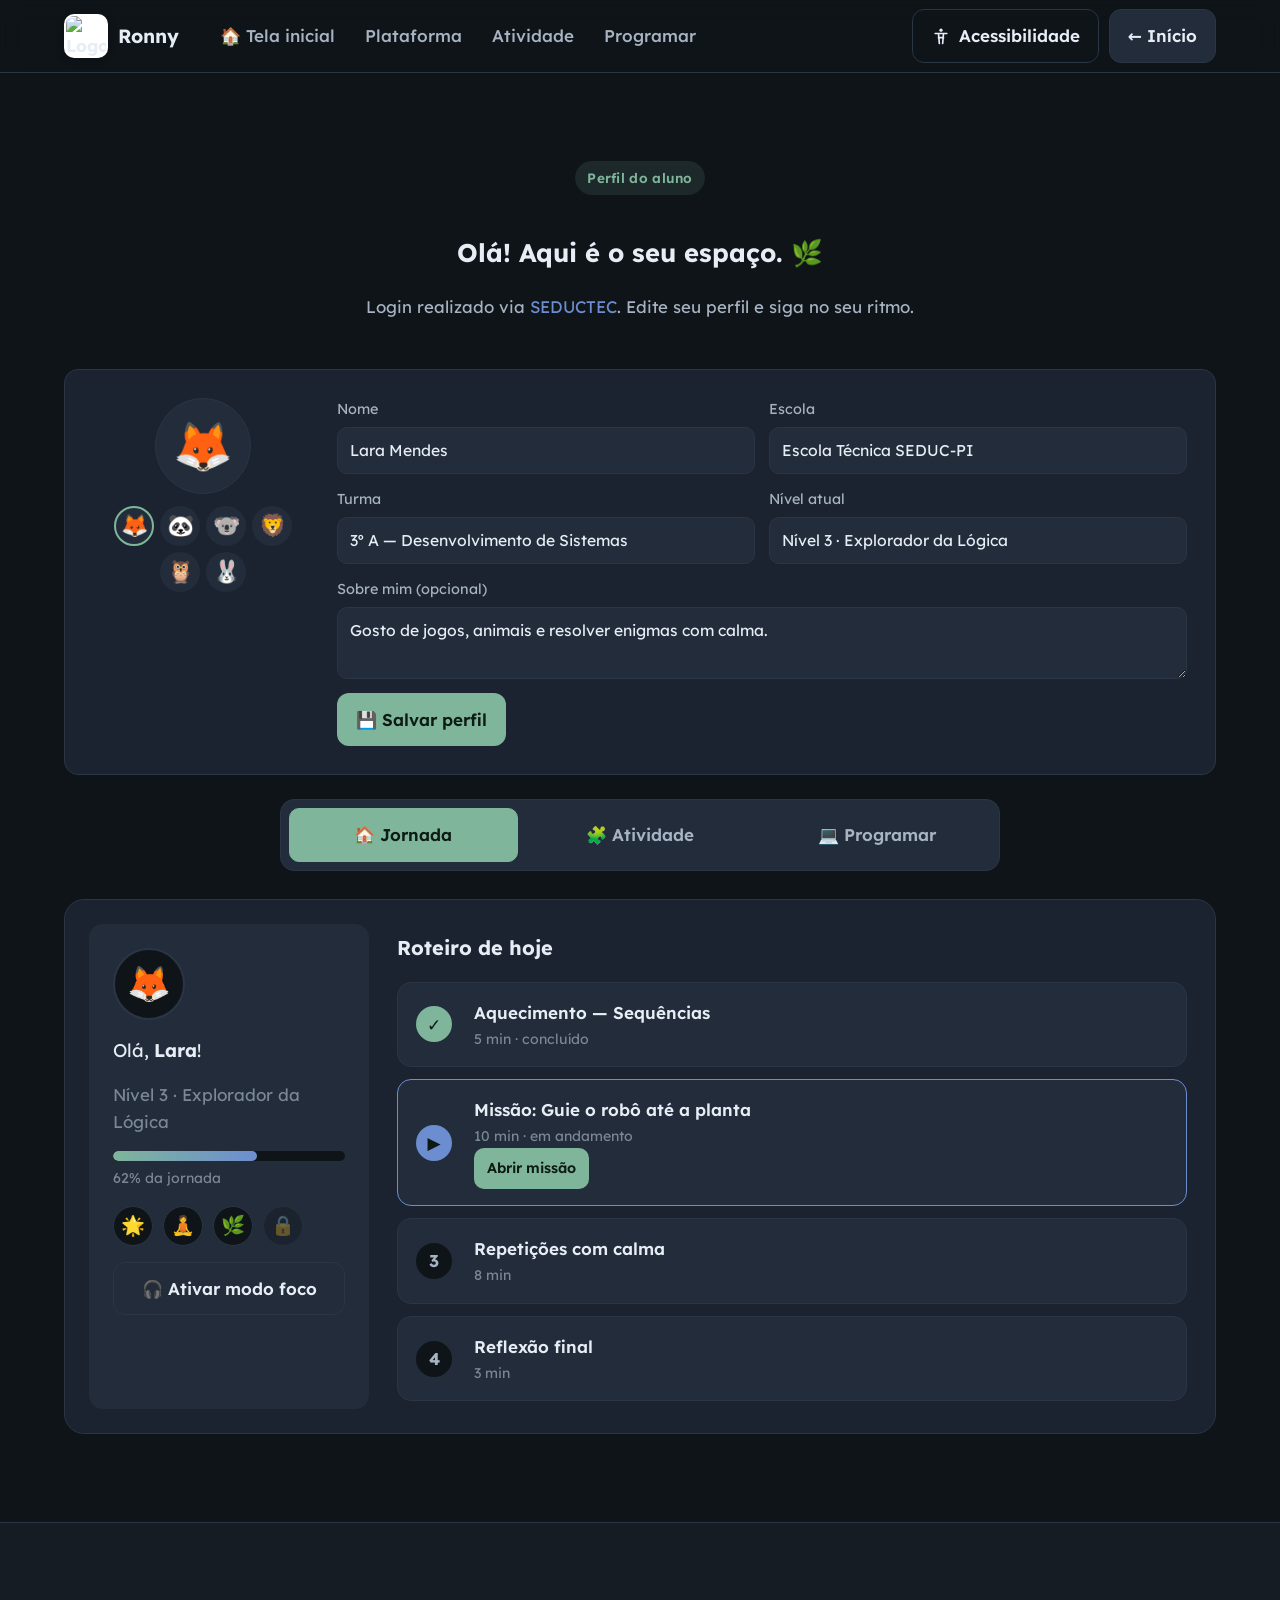
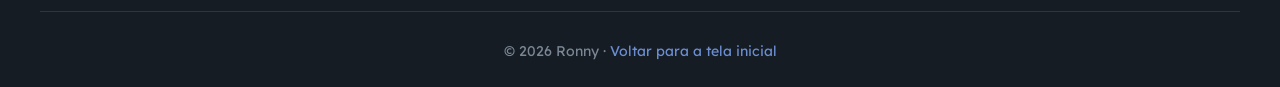
==== aluno.html @ ab3b0b0f "Primeiro commit  Adicionando estrutura de pastas e arquivos" ====
<!DOCTYPE html>
<html lang="pt-BR">
<head>
  <meta charset="UTF-8" />
  <meta name="viewport" content="width=device-width, initial-scale=1.0" />
  <meta name="description" content="Perfil do aluno no Ronny — plataforma, atividades e ambiente de programação em blocos." />
  <meta name="theme-color" content="#0f1419" />
  <title>Perfil do aluno</title>
  <link rel="preconnect" href="https://fonts.googleapis.com" />
  <link rel="preconnect" href="https://fonts.gstatic.com" crossorigin />
  <link href="https://fonts.googleapis.com/css2?family=Atkinson+Hyperlegible:wght@400;700&family=Lexend:wght@400;500;600;700&display=swap" rel="stylesheet" />
  <link rel="icon" href="/Ronny-Capa.png" type="image/png" />
  <link rel="stylesheet" href="styles.css" />
  <script src="https://unpkg.com/blockly/blockly.min.js"></script>
  <script src="https://unpkg.com/blockly/msg/pt-br.js"></script>
</head>

<body data-theme="dark" data-font="md" data-motion="on">

  <a href="#conteudo" class="skip-link">Pular para o conteúdo</a>

  <header class="topbar" role="banner">
    <div class="container topbar-inner">
      <a href="index.html" class="brand" aria-label="Voltar para a página inicial do Ronny">
        <img src="/ronny-logo.jpeg" alt="Logo Projeto Ronny" class="brand-logo" width="44" height="44" />
        <span class="brand-text">Ronny</span>
      </a>

      <nav class="nav" aria-label="Navegação principal">
        <a href="index.html">🏠 Tela inicial</a>
        <a href="#aluno-plataforma">Plataforma</a>
        <a href="#aluno-atividade">Atividade</a>
        <a href="#aluno-programar">Programar</a>
      </nav>

      <div class="topbar-actions">
        <button class="btn btn-ghost" id="openA11y" aria-label="Abrir painel de acessibilidade" aria-haspopup="dialog">
          <svg viewBox="0 0 24 24" width="20" height="20" aria-hidden="true"><circle cx="12" cy="5" r="2" fill="currentColor"/><path d="M5 9h14M9 9l1 12M15 9l-1 12M9 14h6" stroke="currentColor" stroke-width="2" fill="none" stroke-linecap="round"/></svg>
          <span>Acessibilidade</span>
        </button>
        <a href="index.html" class="btn btn-soft">← Início</a>
      </div>

      <button class="menu-toggle" id="menuToggle" aria-label="Abrir menu" aria-expanded="false">
        <span></span><span></span><span></span>
      </button>
    </div>
  </header>

  <main id="conteudo">
    <section class="section" id="perfilAluno">
      <div class="container">
        <header class="section-head">
          <span class="eyebrow">Perfil do aluno</span>
          <h1>Olá! Aqui é o seu espaço. 🌿</h1>
          <p class="muted">Login realizado via <a href="https://seductec.seduc.pi.gov.br/login/index.php?loginredirect=1" target="_blank" rel="noopener">SEDUCTEC</a>. Edite seu perfil e siga no seu ritmo.</p>
        </header>

        <!-- ===== Perfil editável (único aluno) ===== -->
        <div class="panel profile-edit">
          <div class="profile-avatar-area">
            <div class="avatar avatar-lg" id="profAvatar">🦊</div>
            <div class="avatar-pick-row" role="radiogroup" aria-label="Escolher avatar">
              <button class="avatar-chip" data-emoji="🦊" aria-checked="true">🦊</button>
              <button class="avatar-chip" data-emoji="🐼" aria-checked="false">🐼</button>
              <button class="avatar-chip" data-emoji="🐨" aria-checked="false">🐨</button>
              <button class="avatar-chip" data-emoji="🦁" aria-checked="false">🦁</button>
              <button class="avatar-chip" data-emoji="🦉" aria-checked="false">🦉</button>
              <button class="avatar-chip" data-emoji="🐰" aria-checked="false">🐰</button>
            </div>
          </div>

          <form class="profile-form" id="profileForm" autocomplete="off">
            <label class="field">
              <span>Nome</span>
              <input type="text" id="fNome" value="Lara Mendes" />
            </label>
            <label class="field">
              <span>Escola</span>
              <input type="text" id="fEscola" value="Escola Técnica SEDUC-PI" />
            </label>
            <label class="field">
              <span>Turma</span>
              <input type="text" id="fTurma" value="3º A — Desenvolvimento de Sistemas" />
            </label>
            <label class="field">
              <span>Nível atual</span>
              <input type="text" id="fNivel" value="Nível 3 · Explorador da Lógica" />
            </label>
            <label class="field field-full">
              <span>Sobre mim (opcional)</span>
              <textarea id="fBio" rows="2" placeholder="Conte algo que você gosta...">Gosto de jogos, animais e resolver enigmas com calma.</textarea>
            </label>
            <div class="profile-actions">
              <button type="submit" class="btn btn-primary">💾 Salvar perfil</button>
              <span class="muted small" id="profileSaved" aria-live="polite"></span>
            </div>
          </form>
        </div>

        <div class="tabs" role="tablist" aria-label="Áreas do aluno" style="margin-top:24px">
          <button class="tab" role="tab" aria-selected="true" data-tab="aluno-plataforma">🏠 Jornada</button>
          <button class="tab" role="tab" aria-selected="false" data-tab="aluno-atividade">🧩 Atividade</button>
          <button class="tab" role="tab" aria-selected="false" data-tab="aluno-programar">💻 Programar</button>
        </div>

        <!-- Plataforma -->
        <div class="tab-panel" id="aluno-plataforma" role="tabpanel">
          <div class="dashboard">
            <aside class="dash-side" aria-label="Resumo do aluno">
              <div class="avatar" id="sideAvatar">🦊</div>
              <p class="hi">Olá, <strong id="alunoNome">Lara</strong>!</p>
              <p class="muted" id="sideNivel">Nível 3 · Explorador da Lógica</p>

              <div class="progress" aria-label="Progresso geral">
                <div class="progress-bar"><span style="width:62%"></span></div>
                <p class="muted small">62% da jornada</p>
              </div>

              <div class="badges" aria-label="Conquistas">
                <span class="badge" title="Primeiro algoritmo">🌟</span>
                <span class="badge" title="Foco de 20 minutos">🧘</span>
                <span class="badge" title="5 dias seguidos">🌿</span>
                <span class="badge dim" title="A conquistar">🔒</span>
              </div>

              <button class="btn btn-soft btn-block" id="focusMode">🎧 Ativar modo foco</button>
            </aside>

            <div class="dash-main">
              <h3 class="dash-title">Roteiro de hoje</h3>
              <ol class="roadmap" role="list">
                <li class="step done"><span class="step-mark" aria-hidden="true">✓</span><div><p class="step-title">Aquecimento — Sequências</p><p class="muted small">5 min · concluído</p></div></li>
                <li class="step current"><span class="step-mark" aria-hidden="true">▶</span><div><p class="step-title">Missão: Guie o robô até a planta</p><p class="muted small">10 min · em andamento</p><button class="btn btn-primary btn-sm" data-goto-tab="aluno-programar">Abrir missão</button></div></li>
                <li class="step"><span class="step-mark" aria-hidden="true">3</span><div><p class="step-title">Repetições com calma</p><p class="muted small">8 min</p></div></li>
                <li class="step"><span class="step-mark" aria-hidden="true">4</span><div><p class="step-title">Reflexão final</p><p class="muted small">3 min</p></div></li>
              </ol>
            </div>
          </div>
        </div>

        <!-- Atividade -->
        <div class="tab-panel" id="aluno-atividade" role="tabpanel" hidden>
          <header class="section-head">
            <span class="eyebrow">Atividades em blocos</span>
            <h2>Desafios de programação visual, no seu ritmo.</h2>
            <p>Escolha uma atividade. Ela abrirá o editor Blockly na aba <strong>Programar</strong>.</p>
          </header>
          <div class="grid grid-3" id="missionList" aria-label="Lista de atividades"></div>
        </div>

        <!-- Programar -->
        <div class="tab-panel" id="aluno-programar" role="tabpanel" hidden>
          <header class="section-head">
            <span class="eyebrow">Editor Blockly</span>
            <h2 id="missionTitle">Arraste blocos. Monte ideias. Veja acontecer.</h2>
            <p id="missionDesc">Escolha uma atividade na aba anterior ou comece livremente abaixo.</p>
          </header>

          <div class="editor editor-blockly">
            <div class="blockly-wrap">
              <div id="blocklyDiv" aria-label="Área de programação em blocos"></div>
            </div>

            <div class="stage" aria-label="Resultado da execução">
              <p class="stage-title" id="stageTitle">Missão livre</p>
              <div class="stage-grid" id="stageGrid" aria-label="Mapa do robô"></div>
              <div class="stage-actions">
                <button class="btn btn-primary btn-block" id="runBtn">▶ Executar</button>
                <button class="btn btn-soft btn-block" id="resetBtn">↺ Recomeçar</button>
                <button class="btn btn-ghost btn-block" id="clearBtn">🧹 Limpar blocos</button>
              </div>
              <p class="feedback" id="feedback" aria-live="polite">Pronto quando você estiver 😊</p>
            </div>
          </div>

          <xml id="ronnyToolbox" style="display:none">
            <category name="Movimento" colour="#7fb59a">
              <block type="ronny_avancar"></block>
              <block type="ronny_virar_esq"></block>
              <block type="ronny_virar_dir"></block>
              <block type="ronny_dizer"><value name="MSG"><shadow type="text"><field name="TEXT">Oi!</field></shadow></value></block>
            </category>
            <category name="Lógica" colour="#d6a96a">
              <block type="controls_if"></block><block type="logic_compare"></block><block type="logic_operation"></block><block type="logic_boolean"></block>
              <block type="ronny_tem_obstaculo"></block><block type="ronny_chegou"></block>
            </category>
            <category name="Repetições" colour="#c98a8a">
              <block type="controls_repeat_ext"><value name="TIMES"><shadow type="math_number"><field name="NUM">3</field></shadow></value></block>
              <block type="controls_whileUntil"></block>
              <block type="controls_for"><value name="FROM"><shadow type="math_number"><field name="NUM">1</field></shadow></value><value name="TO"><shadow type="math_number"><field name="NUM">5</field></shadow></value><value name="BY"><shadow type="math_number"><field name="NUM">1</field></shadow></value></block>
            </category>
            <category name="Matemática" colour="#6c8ed1"><block type="math_number"></block><block type="math_arithmetic"></block><block type="math_modulo"></block></category>
            <category name="Texto" colour="#b58fcf"><block type="text"></block><block type="text_join"></block></category>
            <category name="Variáveis" colour="#b58fcf" custom="VARIABLE"></category>
            <category name="Funções" colour="#8aa0b3" custom="PROCEDURE"></category>
          </xml>
        </div>
      </div>
    </section>
  </main>

  <footer class="footer" role="contentinfo">
    <div class="container footer-bottom">
      <p class="muted small">© <span id="year"></span> Ronny · <a href="index.html">Voltar para a tela inicial</a></p>
    </div>
  </footer>

  <aside class="a11y-panel" id="a11yPanel" aria-label="Painel de acessibilidade" hidden>
    <header class="a11y-head"><h3>Acessibilidade</h3><button class="modal-close" id="closeA11y" aria-label="Fechar painel">×</button></header>
    <div class="a11y-body">
      <div class="a11y-group"><p class="a11y-label">Tamanho do texto</p>
        <div class="seg" role="radiogroup" aria-label="Tamanho do texto">
          <button data-font="sm">A-</button><button data-font="md" aria-pressed="true">A</button><button data-font="lg">A+</button><button data-font="xl">A++</button>
        </div>
      </div>
      <div class="a11y-group"><p class="a11y-label">Contraste</p>
        <div class="seg"><button data-theme="dark" aria-pressed="true">Escuro</button><button data-theme="hc">Alto contraste</button><button data-theme="light">Claro</button></div>
      </div>
      <div class="a11y-group">
        <label class="switch"><input type="checkbox" id="motionToggle" checked /> <span>Animações suaves</span></label>
        <label class="switch"><input type="checkbox" id="soundToggle" /> <span>Sons (sempre suaves)</span></label>
        <label class="switch"><input type="checkbox" id="readerToggle" /> <span>Leitor de texto (clique para ler)</span></label>
        <label class="switch"><input type="checkbox" id="reduceToggle" /> <span>Reduzir estímulos visuais</span></label>
      </div>
    </div>
  </aside>

  <script src="script.js"></script>
</body>
</html>
---- styles.css ----
/* ============================================================
   Ronny — Plataforma neuroinclusiva
   Estilo: dark mode nativo, calmo, espaçoso, WCAG-friendly.
   ============================================================ */

:root {
  --bg: #0f1419;
  --bg-2: #151c24;
  --surface: #1b2330;
  --surface-2: #222c3b;
  --border: #2a3545;
  --text: #e6edf5;
  --text-dim: #a7b3c2;
  --muted: #7b8794;

  /* Cores pastéis suaves — nunca vibrantes */
  --c-seq: #6c8ed1;     /* azul suave */
  --c-act: #7fb59a;     /* verde sálvia */
  --c-var: #b58fcf;     /* lavanda */
  --c-cond: #d6a96a;    /* mostarda suave */
  --c-loop: #c98a8a;    /* coral mate */
  --c-end:  #8aa0b3;    /* cinza azulado */

  --accent: #7fb59a;
  --accent-2: #6c8ed1;

  --radius: 14px;
  --radius-lg: 20px;

  --shadow: 0 6px 24px rgba(0,0,0,.25);

  --fs-base: 17px;
  --fs-h1: clamp(2rem, 4vw, 3.25rem);
  --fs-h2: clamp(1.6rem, 3vw, 2.25rem);
  --fs-h3: 1.2rem;

  --container: 1200px;

  --ease: cubic-bezier(.2,.7,.2,1);
}

/* Alto contraste */
[data-theme="hc"] {
  --bg: #000;
  --bg-2: #000;
  --surface: #0a0a0a;
  --surface-2: #111;
  --border: #fff;
  --text: #fff;
  --text-dim: #f0f0f0;
  --muted: #d0d0d0;
  --accent: #ffd166;
  --accent-2: #9be7c4;
}

/* Modo claro opcional */
[data-theme="light"] {
  --bg: #f6f7f9;
  --bg-2: #eef1f5;
  --surface: #ffffff;
  --surface-2: #f1f4f8;
  --border: #dde3eb;
  --text: #1a232f;
  --text-dim: #4b5663;
  --muted: #6b7785;
}

/* Tamanhos de fonte */
[data-font="sm"] { --fs-base: 15px; }
[data-font="md"] { --fs-base: 17px; }
[data-font="lg"] { --fs-base: 19px; }
[data-font="xl"] { --fs-base: 22px; }

/* Reduzir movimento */
[data-motion="off"] *, [data-motion="off"] *::before, [data-motion="off"] *::after {
  animation: none !important;
  transition: none !important;
}
@media (prefers-reduced-motion: reduce) {
  * { animation: none !important; transition: none !important; }
}

/* Reduzir estímulos */
[data-reduce="on"] .hero-card,
[data-reduce="on"] .chart,
[data-reduce="on"] .badges { filter: saturate(.7); }

* { box-sizing: border-box; }
html { scroll-behavior: smooth; }
body {
  margin: 0;
  font-family: 'Lexend', 'Atkinson Hyperlegible', system-ui, -apple-system, sans-serif;
  font-size: var(--fs-base);
  line-height: 1.6;
  color: var(--text);
  background: var(--bg);
  -webkit-font-smoothing: antialiased;
}

img, svg { display: block; max-width: 100%; }

a { color: var(--accent-2); text-decoration: none; }
a:hover { text-decoration: underline; text-underline-offset: 4px; }

:focus-visible {
  outline: 3px solid var(--accent);
  outline-offset: 3px;
  border-radius: 6px;
}

.container { width: 100%; max-width: var(--container); margin: 0 auto; padding: 0 24px; }

.skip-link {
  position: absolute; left: -9999px; top: 0;
  background: var(--accent); color: #0a0a0a; padding: 10px 16px; border-radius: 8px; z-index: 1000;
}
.skip-link:focus { left: 16px; top: 16px; }

/* ============ TOPBAR ============ */
.topbar {
  position: sticky; top: 0; z-index: 50;
  background: rgba(15,20,25,.85);
  backdrop-filter: blur(10px);
  border-bottom: 1px solid var(--border);
}
[data-theme="light"] .topbar { background: rgba(246,247,249,.9); }
.topbar-inner {
  display: flex; align-items: center; gap: 24px;
  min-height: 72px;
}
.brand { display: inline-flex; align-items: center; gap: 10px; color: var(--text); font-weight: 700; }
.brand:hover { text-decoration: none; }
.brand-mark { color: var(--accent); display: inline-flex; }
.brand-text { font-size: 1.2rem; letter-spacing: .2px; }

.nav { display: flex; gap: 22px; margin-left: 12px; flex: 1; }
.nav a { color: var(--text-dim); font-weight: 500; padding: 8px 4px; }
.nav a:hover { color: var(--text); text-decoration: none; }

.topbar-actions { display: flex; gap: 10px; align-items: center; }

.menu-toggle {
  display: none; background: transparent; border: 1px solid var(--border);
  width: 44px; height: 44px; border-radius: 10px; cursor: pointer;
  flex-direction: column; gap: 5px; align-items: center; justify-content: center;
}
.menu-toggle span { width: 20px; height: 2px; background: var(--text); display: block; }

/* ============ BOTÕES ============ */
.btn {
  display: inline-flex; align-items: center; justify-content: center; gap: 8px;
  font: inherit; font-weight: 600;
  padding: 12px 18px; border-radius: 12px;
  border: 1px solid transparent; cursor: pointer;
  transition: transform .15s var(--ease), background .15s var(--ease), border-color .15s var(--ease);
  min-height: 44px;
  text-decoration: none;
}
.btn:hover { transform: translateY(-1px); text-decoration: none; }
.btn-primary { background: var(--accent); color: #0e1a14; }
.btn-primary:hover { background: #93c4ab; }
.btn-ghost { background: transparent; color: var(--text); border-color: var(--border); }
.btn-ghost:hover { background: var(--surface); }
.btn-soft { background: var(--surface-2); color: var(--text); border-color: var(--border); }
.btn-lg { padding: 14px 22px; font-size: 1.05rem; min-height: 52px; border-radius: 14px; }
.btn-sm { padding: 8px 12px; font-size: .9rem; min-height: 36px; border-radius: 10px; }
.btn-block { width: 100%; }

/* ============ HERO ============ */
.hero { padding: 64px 0 80px; }
.hero-grid {
  display: grid; grid-template-columns: 1.1fr .9fr; gap: 56px; align-items: center;
}
.eyebrow {
  display: inline-block; font-size: .85rem; font-weight: 600;
  color: var(--accent); background: rgba(127,181,154,.12);
  padding: 6px 12px; border-radius: 999px; letter-spacing: .3px;
  margin-bottom: 16px;
}
.hero h1 { font-size: var(--fs-h1); line-height: 1.15; margin: 0 0 20px; letter-spacing: -.5px; }
.lead { font-size: 1.15rem; color: var(--text-dim); margin: 0 0 28px; max-width: 56ch; }
.hero-actions { display: flex; gap: 12px; flex-wrap: wrap; margin-bottom: 28px; }
.hero-points { list-style: none; padding: 0; margin: 0; display: flex; gap: 22px; flex-wrap: wrap; color: var(--text-dim); }
.hero-points .dot { display: inline-block; width: 8px; height: 8px; border-radius: 50%; background: var(--accent); margin-right: 8px; vertical-align: middle; }

.hero-card {
  background: var(--surface);
  border: 1px solid var(--border);
  border-radius: var(--radius-lg);
  overflow: hidden;
  box-shadow: var(--shadow);
}
.card-bar {
  display: flex; align-items: center; gap: 6px;
  background: var(--surface-2); padding: 12px 16px; border-bottom: 1px solid var(--border);
}
.card-bar span { width: 10px; height: 10px; border-radius: 50%; background: var(--border); }
.card-bar p { margin: 0 0 0 12px; color: var(--muted); font-size: .85rem; font-family: 'Atkinson Hyperlegible', monospace; }
.card-body { padding: 22px; display: flex; flex-direction: column; gap: 10px; }
.mini-block {
  padding: 12px 16px; border-radius: 10px; color: #0e1a14;
  font-weight: 500; font-size: .98rem;
}
.mini-block em { font-style: normal; font-weight: 700; }
.indent { margin-left: 22px; }
.indent2 { margin-left: 44px; }
.bg-seq { background: var(--c-seq); }
.bg-act { background: var(--c-act); }
.bg-var { background: var(--c-var); }
.bg-cond { background: var(--c-cond); }
.bg-loop { background: var(--c-loop); }
.bg-end  { background: var(--c-end); color: #0a0f15; }

/* ============ SECTIONS ============ */
.section { padding: 88px 0; }
.section-alt { background: var(--bg-2); }
.section-head { max-width: 780px; margin: 0 auto 48px; text-align: center; }
.section-head h2 { font-size: var(--fs-h2); margin: 0 0 14px; line-height: 1.2; letter-spacing: -.3px; }
.section-head p { color: var(--text-dim); margin: 0; font-size: 1.05rem; }

.grid { display: grid; gap: 24px; }
.grid-2 { grid-template-columns: repeat(2, 1fr); }
.grid-3 { grid-template-columns: repeat(3, 1fr); }
.grid-4 { grid-template-columns: repeat(4, 1fr); }

.feature {
  background: var(--surface); border: 1px solid var(--border);
  border-radius: var(--radius); padding: 28px;
}
.feature-icon {
  width: 48px; height: 48px; border-radius: 12px;
  background: var(--surface-2); display: grid; place-items: center;
  font-size: 1.5rem; margin-bottom: 16px;
}
.feature h3 { margin: 0 0 8px; font-size: var(--fs-h3); }
.feature p { margin: 0; color: var(--text-dim); }

.panel {
  background: var(--surface); border: 1px solid var(--border);
  border-radius: var(--radius); padding: 28px;
}
.panel h3 { margin: 0 0 16px; font-size: var(--fs-h3); }
.check-list { list-style: none; padding: 0; margin: 0; display: flex; flex-direction: column; gap: 10px; }
.check-list li {
  padding-left: 30px; position: relative; color: var(--text-dim);
}
.check-list li::before {
  content: "✓"; position: absolute; left: 0; top: 0;
  color: var(--accent); font-weight: 700;
}

/* ============ DASHBOARD ============ */
.dashboard {
  display: grid; grid-template-columns: 280px 1fr; gap: 24px;
  background: var(--surface); border: 1px solid var(--border); border-radius: var(--radius-lg);
  padding: 24px;
}
.dash-side {
  background: var(--surface-2); border-radius: var(--radius); padding: 24px;
  display: flex; flex-direction: column; gap: 16px; align-items: flex-start;
}
.avatar { width: 72px; height: 72px; border-radius: 50%; background: var(--bg); display: grid; place-items: center; font-size: 2.2rem; border: 2px solid var(--border); }
.hi { margin: 0; font-size: 1.15rem; }
.muted { color: var(--muted); margin: 0; }
.small { font-size: .88rem; }
.progress { width: 100%; }
.progress-bar { height: 10px; background: var(--bg); border-radius: 999px; overflow: hidden; margin-bottom: 6px; }
.progress-bar span { display: block; height: 100%; background: linear-gradient(90deg, var(--accent), var(--accent-2)); border-radius: 999px; }
.badges { display: flex; gap: 10px; flex-wrap: wrap; }
.badge { width: 40px; height: 40px; border-radius: 50%; background: var(--bg); display: grid; place-items: center; font-size: 1.2rem; border: 1px solid var(--border); }
.badge.dim { opacity: .35; }

.dash-main { padding: 8px 4px; }
.dash-title { margin: 0 0 18px; font-size: 1.25rem; }
.roadmap { list-style: none; padding: 0; margin: 0; display: flex; flex-direction: column; gap: 12px; }
.step {
  display: grid; grid-template-columns: 44px 1fr; gap: 14px; align-items: center;
  padding: 16px 18px; background: var(--surface-2); border: 1px solid var(--border);
  border-radius: var(--radius);
}
.step-mark {
  width: 36px; height: 36px; border-radius: 50%; display: grid; place-items: center;
  background: var(--bg); color: var(--text-dim); font-weight: 700;
}
.step.done .step-mark { background: var(--accent); color: #0e1a14; }
.step.current { border-color: var(--accent-2); }
.step.current .step-mark { background: var(--accent-2); color: #0e1a14; }
.step-title { margin: 0 0 2px; font-weight: 600; }
.step a.btn { margin-top: 10px; }

/* ============ EDITOR ============ */
.editor {
  display: grid; grid-template-columns: 220px 1fr 280px; gap: 16px;
  background: var(--surface); border: 1px solid var(--border);
  border-radius: var(--radius-lg); padding: 20px;
  min-height: 480px;
}
.palette, .workspace, .stage {
  background: var(--surface-2); border: 1px solid var(--border);
  border-radius: var(--radius); padding: 16px;
}
.palette-title { margin: 0 0 12px; font-weight: 600; color: var(--text-dim); font-size: .9rem; text-transform: uppercase; letter-spacing: .5px; }
.block {
  padding: 12px 14px; border-radius: 10px; color: #0e1a14;
  margin-bottom: 8px; cursor: grab; font-weight: 500;
  user-select: none;
}
.block:active { cursor: grabbing; }
.workspace { display: flex; flex-direction: column; gap: 8px; min-height: 360px; position: relative; }
.workspace.drag-over { outline: 2px dashed var(--accent); outline-offset: -8px; }
.workspace-hint {
  position: absolute; inset: 0; display: grid; place-items: center;
  color: var(--muted); pointer-events: none; margin: 0;
}
.ws-block {
  display: flex; align-items: center; justify-content: space-between;
  padding: 12px 14px; border-radius: 10px; color: #0e1a14; font-weight: 500;
}
.ws-block button {
  background: transparent; border: none; color: rgba(0,0,0,.5); cursor: pointer;
  font-size: 1.1rem; padding: 4px 8px; border-radius: 6px;
}
.ws-block button:hover { background: rgba(0,0,0,.1); color: rgba(0,0,0,.8); }

.stage { display: flex; flex-direction: column; gap: 14px; }
.stage-grid {
  position: relative; aspect-ratio: 1/1; width: 100%;
  background:
    linear-gradient(var(--border) 1px, transparent 1px) 0 0/25% 25%,
    linear-gradient(90deg, var(--border) 1px, transparent 1px) 0 0/25% 25%,
    var(--bg);
  border-radius: 12px; border: 1px solid var(--border);
  overflow: hidden;
}
.robot, .goal {
  position: absolute; width: 25%; aspect-ratio: 1/1;
  display: grid; place-items: center; font-size: 1.8rem;
  transition: transform .4s var(--ease);
}
.robot { left: 0; bottom: 0; }
.goal  { right: 0; top: 0; }
.stage-actions { display: flex; flex-direction: column; gap: 8px; }
.feedback {
  margin: 0; padding: 12px 14px; border-radius: 10px;
  background: var(--bg); color: var(--text-dim); text-align: center;
  border: 1px solid var(--border);
}
.feedback.success { background: rgba(127,181,154,.15); color: var(--accent); border-color: rgba(127,181,154,.35); }
.feedback.gentle { background: rgba(214,169,106,.12); color: var(--c-cond); border-color: rgba(214,169,106,.3); }

/* ============ STATS / CHARTS ============ */
.stats { margin-bottom: 32px; }
.stat {
  background: var(--surface); border: 1px solid var(--border);
  border-radius: var(--radius); padding: 22px;
}
.stat-label { margin: 0 0 8px; color: var(--text-dim); font-size: .92rem; }
.stat-value { margin: 0; font-size: 2.1rem; font-weight: 700; letter-spacing: -.5px; }
.stat-value span { font-size: 1rem; font-weight: 500; color: var(--text-dim); margin-left: 4px; }

.chart {
  display: grid; grid-template-columns: repeat(7, 1fr); gap: 10px;
  align-items: end; height: 160px; margin: 8px 0 12px;
}
.chart div {
  height: var(--h);
  background: linear-gradient(180deg, var(--accent), var(--accent-2));
  border-radius: 8px 8px 4px 4px; opacity: .9;
}

.report-list { list-style: none; padding: 0; margin: 0; display: flex; flex-direction: column; gap: 10px; }
.report-list li {
  display: flex; align-items: center; justify-content: space-between; gap: 12px;
  padding: 12px 14px; background: var(--surface-2); border: 1px solid var(--border); border-radius: 10px;
}

.teacher-grid { margin-top: 8px; }

/* ============ QUOTES ============ */
.quote {
  margin: 0; background: var(--surface); border: 1px solid var(--border);
  border-radius: var(--radius); padding: 24px;
}
.quote p { margin: 0 0 14px; font-size: 1.05rem; color: var(--text); }
.quote footer { color: var(--muted); font-size: .9rem; }

/* ============ PARTNERS ============ */
.partners {
  display: flex; flex-wrap: wrap; gap: 14px; justify-content: center;
}
.partners span {
  padding: 14px 22px; background: var(--surface); border: 1px solid var(--border);
  border-radius: 12px; color: var(--text-dim); font-weight: 600;
}

/* ============ FOOTER ============ */
.footer { background: var(--bg-2); border-top: 1px solid var(--border); padding: 56px 0 24px; }
.footer-grid {
  display: grid; grid-template-columns: 1.4fr 1fr 1fr 1fr; gap: 32px;
}
.footer h4 { margin: 0 0 12px; font-size: 1rem; }
.footer ul { list-style: none; padding: 0; margin: 0; display: flex; flex-direction: column; gap: 8px; }
.footer ul a { color: var(--text-dim); }
.footer ul a:hover { color: var(--text); }
.footer-bottom { padding-top: 28px; margin-top: 32px; border-top: 1px solid var(--border); text-align: center; }

/* ============ MODAL ============ */
.modal[hidden] { display: none; }
.modal {
  position: fixed; inset: 0; z-index: 100;
  display: grid; place-items: center; padding: 20px;
}
.modal-backdrop {
  position: absolute; inset: 0;
  background: rgba(0,0,0,.55); backdrop-filter: blur(4px);
}
.modal-panel {
  position: relative; background: var(--surface); border: 1px solid var(--border);
  border-radius: var(--radius-lg); padding: 32px; width: 100%; max-width: 480px;
  box-shadow: var(--shadow);
}
.modal-close {
  position: absolute; top: 12px; right: 12px;
  background: transparent; border: none; color: var(--text-dim);
  width: 40px; height: 40px; border-radius: 50%; cursor: pointer; font-size: 1.5rem;
}
.modal-close:hover { background: var(--surface-2); color: var(--text); }
.modal-panel h2 { margin: 0 0 6px; }
.avatar-grid {
  display: grid; grid-template-columns: repeat(4, 1fr); gap: 12px;
  margin: 20px 0;
}
.avatar-pick {
  display: flex; flex-direction: column; align-items: center; gap: 6px;
  background: var(--surface-2); border: 2px solid transparent;
  border-radius: 14px; padding: 14px 6px; cursor: pointer; color: var(--text);
  font-size: 1.8rem; font-family: inherit;
}
.avatar-pick span { font-size: .85rem; color: var(--text-dim); }
.avatar-pick[aria-checked="true"] { border-color: var(--accent); background: rgba(127,181,154,.1); }
.center { text-align: center; }

/* ============ A11Y PANEL ============ */
.a11y-panel[hidden] { display: none; }
.a11y-panel {
  position: fixed; top: 0; right: 0; bottom: 0; z-index: 90;
  width: 340px; max-width: 92vw;
  background: var(--surface); border-left: 1px solid var(--border);
  display: flex; flex-direction: column;
  box-shadow: -10px 0 30px rgba(0,0,0,.3);
  animation: slideIn .25s var(--ease);
}
@keyframes slideIn { from { transform: translateX(100%); } to { transform: translateX(0); } }
.a11y-head { display: flex; align-items: center; justify-content: space-between; padding: 20px 24px; border-bottom: 1px solid var(--border); }
.a11y-head h3 { margin: 0; }
.a11y-body { padding: 24px; display: flex; flex-direction: column; gap: 24px; overflow: auto; }
.a11y-group { display: flex; flex-direction: column; gap: 10px; }
.a11y-label { margin: 0; font-weight: 600; color: var(--text-dim); font-size: .9rem; }
.seg { display: flex; gap: 6px; background: var(--surface-2); padding: 4px; border-radius: 10px; }
.seg button {
  flex: 1; background: transparent; border: none; color: var(--text-dim);
  padding: 10px; border-radius: 8px; cursor: pointer; font: inherit;
}
.seg button[aria-pressed="true"] { background: var(--accent); color: #0e1a14; }
.switch {
  display: flex; align-items: center; gap: 12px; padding: 12px;
  background: var(--surface-2); border-radius: 10px; cursor: pointer;
}
.switch input { width: 18px; height: 18px; accent-color: var(--accent); }

/* ============ RESPONSIVE ============ */
@media (max-width: 980px) {
  .nav { display: none; }
  .nav.open {
    display: flex; flex-direction: column; gap: 0;
    position: absolute; top: 72px; left: 0; right: 0;
    background: var(--surface); border-bottom: 1px solid var(--border);
    padding: 12px 24px;
  }
  .nav.open a { padding: 14px 0; border-bottom: 1px solid var(--border); }
  .menu-toggle { display: flex; }
  .topbar-actions .btn span:not(.brand-text) { display: none; }

  .hero-grid { grid-template-columns: 1fr; gap: 40px; }
  .dashboard { grid-template-columns: 1fr; }
  .editor { grid-template-columns: 1fr; }
  .grid-2, .grid-3, .grid-4 { grid-template-columns: 1fr; }
  .grid-4.stats { grid-template-columns: repeat(2, 1fr); }
  .footer-grid { grid-template-columns: 1fr 1fr; }
}
@media (max-width: 560px) {
  .section { padding: 64px 0; }
  .hero { padding: 40px 0 56px; }
  .topbar-inner { gap: 12px; }
  .topbar-actions .btn-ghost { display: none; }
  .footer-grid { grid-template-columns: 1fr; }
  .avatar-grid { grid-template-columns: repeat(2, 1fr); }
}

/* =========================================================
   Blockly + Missões + Grade dinâmica
   ========================================================= */

.editor-blockly {
  display: grid;
  grid-template-columns: minmax(0, 1fr) 320px;
  gap: 20px;
  align-items: stretch;
}
@media (max-width: 900px) {
  .editor-blockly { grid-template-columns: 1fr; }
}

.blockly-wrap {
  background: var(--surface);
  border: 1px solid var(--border);
  border-radius: var(--radius-lg);
  overflow: hidden;
  min-height: 520px;
  box-shadow: var(--shadow);
}
#blocklyDiv {
  width: 100%;
  height: 520px;
}

.stage-title {
  margin: 0 0 10px;
  font-weight: 600;
  color: var(--text);
}

/* Grade dinâmica */
.stage-grid {
  --n: 5;
  display: grid;
  grid-template-columns: repeat(var(--n), 1fr);
  grid-template-rows: repeat(var(--n), 1fr);
  aspect-ratio: 1 / 1;
  gap: 4px;
  background: var(--bg-2);
  padding: 8px;
  border-radius: var(--radius);
  border: 1px solid var(--border);
  margin-bottom: 12px;
}
.cell {
  background: var(--surface-2);
  border-radius: 8px;
  display: flex;
  align-items: center;
  justify-content: center;
  font-size: clamp(14px, 3vw, 22px);
  position: relative;
  transition: background .2s var(--ease);
}
.cell.wall {
  background: repeating-linear-gradient(45deg, #3a3030, #3a3030 6px, #2a2222 6px, #2a2222 12px);
}
.cell.goal-cell { background: rgba(127, 181, 154, 0.18); }
.cell.robot-cell .robot-mark {
  display: inline-block;
  transition: transform .25s var(--ease);
}

/* Missões */
.mission-card {
  background: var(--surface);
  border: 1px solid var(--border);
  border-radius: var(--radius);
  padding: 18px;
  display: flex;
  flex-direction: column;
  gap: 10px;
}
.mission-top {
  display: flex;
  justify-content: space-between;
  align-items: center;
}
.mission-level {
  font-size: .8rem;
  padding: 3px 10px;
  border-radius: 999px;
  background: var(--surface-2);
  border: 1px solid var(--border);
  color: var(--text-dim);
}
.mission-level.lvl-fácil, .mission-level.lvl-facil { color: #7fb59a; border-color: #7fb59a55; }
.mission-level.lvl-médio, .mission-level.lvl-medio { color: #d6a96a; border-color: #d6a96a55; }
.mission-level.lvl-difícil, .mission-level.lvl-dificil { color: #c98a8a; border-color: #c98a8a55; }
.mission-level.lvl-livre { color: #b58fcf; border-color: #b58fcf55; }

.mission-card h3 { margin: 0; font-size: 1.05rem; }
.mission-card .btn { align-self: flex-start; margin-top: auto; }

/* Modo foco esconde decoração extra */
.focus-on .topbar, .focus-on .footer { opacity: .35; }
.focus-on #editor { padding-top: 0; }

/* Brand logo image */
.brand { display: inline-flex; align-items: center; gap: .6rem; text-decoration: none; }
.brand-logo {
  border-radius: 10px;
  object-fit: cover;
  background: #fff;
  padding: 2px;
  box-shadow: 0 2px 8px rgba(0,0,0,.15);
  flex-shrink: 0;
}

/* ============ TABS (perfil aluno / professor) ============ */
.tabs {
  display: flex; flex-wrap: wrap; gap: 8px;
  background: var(--surface-2); border: 1px solid var(--border);
  padding: 8px; border-radius: 14px;
  margin: 0 auto 28px; max-width: 720px;
}
.tab {
  flex: 1; min-width: 140px;
  background: transparent; color: var(--text-dim);
  border: 1px solid transparent; border-radius: 10px;
  padding: 12px 16px; font: inherit; font-weight: 600;
  cursor: pointer; transition: background .15s var(--ease), color .15s var(--ease);
}
.tab:hover { color: var(--text); background: var(--surface); }
.tab[aria-selected="true"] {
  background: var(--accent); color: #0e1a14; border-color: var(--accent);
}
.tab-panel[hidden] { display: none; }
.tab-panel { animation: fadeIn .25s var(--ease); }
@keyframes fadeIn { from { opacity: 0; transform: translateY(4px); } to { opacity: 1; transform: none; } }

/* ============ ROLE GATE ============ */
.role-panel { max-width: 640px; padding: 36px 32px; }
.role-head { text-align: center; margin-bottom: 24px; }
.role-head .brand-logo { margin: 0 auto 14px; }
.role-head h2 { margin: 0 0 6px; }
.role-grid {
  display: grid; grid-template-columns: 1fr 1fr; gap: 16px;
}
.role-card {
  display: flex; flex-direction: column; align-items: flex-start; gap: 8px;
  text-align: left;
  background: var(--surface-2); border: 2px solid var(--border);
  border-radius: 16px; padding: 24px;
  cursor: pointer; color: var(--text); font: inherit;
  transition: transform .15s var(--ease), border-color .15s var(--ease), background .15s var(--ease);
}
.role-card:hover { transform: translateY(-2px); border-color: var(--accent); background: var(--surface); }
.role-emoji { font-size: 2.4rem; }
.role-name { font-size: 1.15rem; font-weight: 700; }
.role-desc { margin: 0; }
@media (max-width: 560px) {
  .role-grid { grid-template-columns: 1fr; }
}

/* ============ STUDENT LIST (professor) ============ */
.student-list { list-style: none; padding: 0; margin: 0; display: flex; flex-direction: column; gap: 10px; }
.student-list li {
  display: grid; grid-template-columns: 56px 1fr auto; gap: 14px; align-items: center;
  padding: 12px 14px; background: var(--surface-2); border: 1px solid var(--border); border-radius: 12px;
}
.s-avatar {
  width: 44px; height: 44px; border-radius: 50%;
  background: var(--bg); display: grid; place-items: center;
  font-size: 1.4rem; border: 1px solid var(--border);
}
.s-name { margin: 0; font-weight: 600; }

.student-header {
  display: grid; grid-template-columns: 80px 1fr auto; gap: 18px; align-items: center;
}
.ind-switch { display: flex; align-items: center; gap: 8px; }
.ind-select {
  background: var(--surface-2); color: var(--text); border: 1px solid var(--border);
  border-radius: 10px; padding: 10px 12px; font: inherit; min-height: 44px;
}
@media (max-width: 720px) {
  .student-header { grid-template-columns: 1fr; text-align: center; }
  .student-list li { grid-template-columns: 48px 1fr; }
  .student-list li .btn { grid-column: 1 / -1; }
}

/* ========== Perfil editável (aluno.html) ========== */
.profile-edit {
  display: grid;
  grid-template-columns: 220px 1fr;
  gap: 24px;
  align-items: start;
}
.profile-avatar-area { display: flex; flex-direction: column; align-items: center; gap: 12px; }
.avatar.avatar-lg { width: 96px; height: 96px; font-size: 48px; display:flex; align-items:center; justify-content:center; border-radius: 50%; background: var(--surface-2); border: 1px solid var(--border); }
.avatar-pick-row { display: flex; flex-wrap: wrap; gap: 6px; justify-content: center; max-width: 200px; }
.avatar-chip {
  width: 40px; height: 40px; font-size: 22px;
  display: inline-flex; align-items: center; justify-content: center;
  border-radius: 50%; border: 2px solid transparent;
  background: var(--surface-2); color: var(--text); cursor: pointer;
  transition: border-color .2s var(--ease), transform .2s var(--ease);
}
.avatar-chip:hover { transform: translateY(-1px); }
.avatar-chip[aria-checked="true"] { border-color: var(--accent); }

.profile-form { display: grid; grid-template-columns: 1fr 1fr; gap: 14px; }
.profile-form .field { display: flex; flex-direction: column; gap: 6px; }
.profile-form .field span { font-size: .9rem; color: var(--text-dim); }
.profile-form .field-full { grid-column: 1 / -1; }
.profile-form input, .profile-form textarea {
  background: var(--surface-2); border: 1px solid var(--border);
  color: var(--text); border-radius: 10px; padding: 10px 12px;
  font: inherit; font-size: .98rem;
}
.profile-form input:focus, .profile-form textarea:focus { outline: 2px solid var(--accent); outline-offset: 1px; }
.profile-actions { grid-column: 1 / -1; display: flex; align-items: center; gap: 14px; }

@media (max-width: 760px) {
  .profile-edit { grid-template-columns: 1fr; }
  .profile-form { grid-template-columns: 1fr; }
}
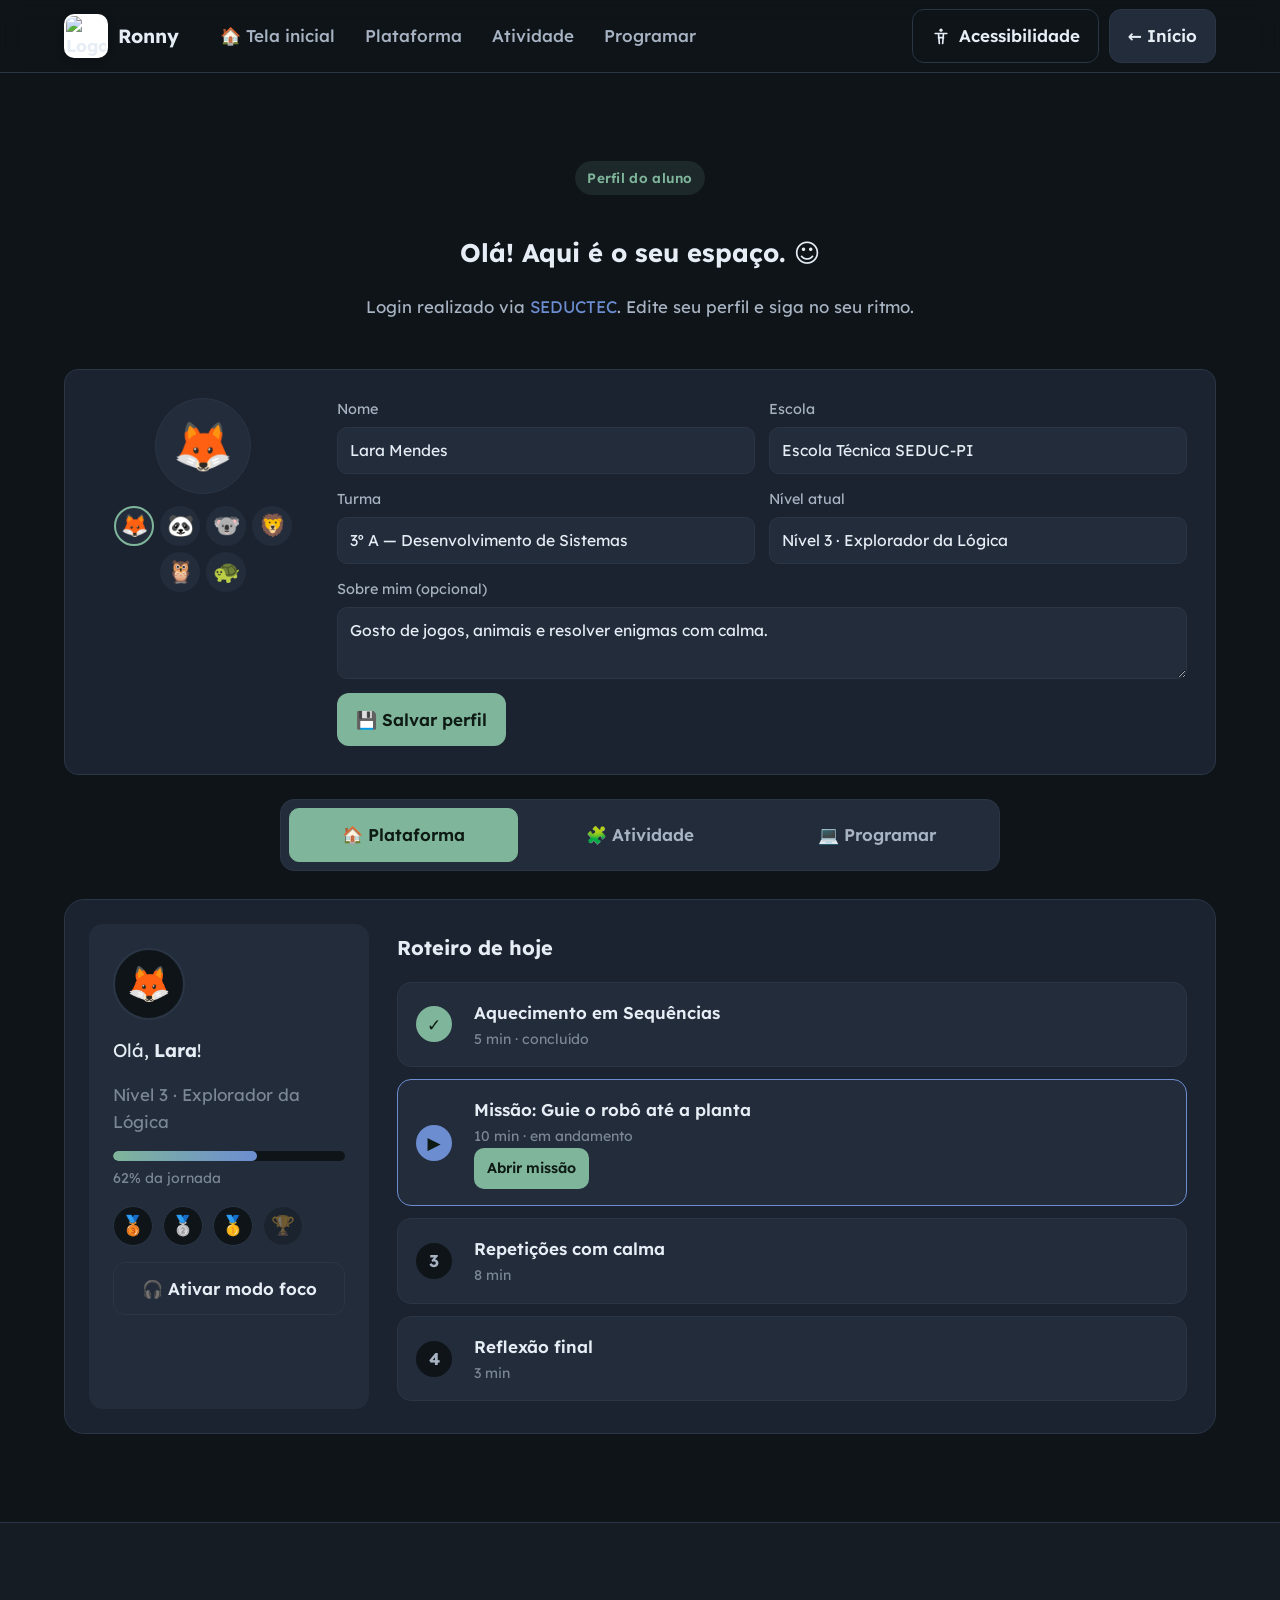
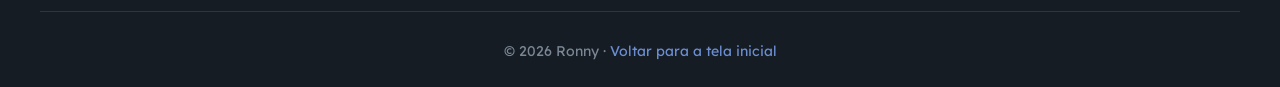
==== commit 956b93e6: "Correções Correção ortografica, atualização da logo e correção de alguns bugs." ====
--- a/aluno.html
+++ b/aluno.html
@@ -5,11 +5,11 @@
   <meta name="viewport" content="width=device-width, initial-scale=1.0" />
   <meta name="description" content="Perfil do aluno no Ronny — plataforma, atividades e ambiente de programação em blocos." />
   <meta name="theme-color" content="#0f1419" />
-  <title>Perfil do aluno</title>
+  <title>Ronny — Perfil do aluno</title>
   <link rel="preconnect" href="https://fonts.googleapis.com" />
   <link rel="preconnect" href="https://fonts.gstatic.com" crossorigin />
   <link href="https://fonts.googleapis.com/css2?family=Atkinson+Hyperlegible:wght@400;700&family=Lexend:wght@400;500;600;700&display=swap" rel="stylesheet" />
-  <link rel="icon" href="/Ronny-Capa.png" type="image/png" />
+  <link rel="icon" href="/ronny-logo.png" type="image/png" />
   <link rel="stylesheet" href="styles.css" />
   <script src="https://unpkg.com/blockly/blockly.min.js"></script>
   <script src="https://unpkg.com/blockly/msg/pt-br.js"></script>
@@ -22,7 +22,7 @@
   <header class="topbar" role="banner">
     <div class="container topbar-inner">
       <a href="index.html" class="brand" aria-label="Voltar para a página inicial do Ronny">
-        <img src="/ronny-logo.jpeg" alt="Logo Projeto Ronny" class="brand-logo" width="44" height="44" />
+        <img src="/ronny-logo.png" alt="Logo Projeto Ronny" class="brand-logo" width="44" height="44" />
         <span class="brand-text">Ronny</span>
       </a>
 
@@ -52,7 +52,7 @@
       <div class="container">
         <header class="section-head">
           <span class="eyebrow">Perfil do aluno</span>
-          <h1>Olá! Aqui é o seu espaço. 🌿</h1>
+          <h1>Olá! Aqui é o seu espaço. ☺️</h1>
           <p class="muted">Login realizado via <a href="https://seductec.seduc.pi.gov.br/login/index.php?loginredirect=1" target="_blank" rel="noopener">SEDUCTEC</a>. Edite seu perfil e siga no seu ritmo.</p>
         </header>
 
@@ -66,7 +66,7 @@
               <button class="avatar-chip" data-emoji="🐨" aria-checked="false">🐨</button>
               <button class="avatar-chip" data-emoji="🦁" aria-checked="false">🦁</button>
               <button class="avatar-chip" data-emoji="🦉" aria-checked="false">🦉</button>
-              <button class="avatar-chip" data-emoji="🐰" aria-checked="false">🐰</button>
+              <button class="avatar-chip" data-emoji="🐢" aria-checked="false">🐢</button>
             </div>
           </div>
 
@@ -99,7 +99,7 @@
         </div>
 
         <div class="tabs" role="tablist" aria-label="Áreas do aluno" style="margin-top:24px">
-          <button class="tab" role="tab" aria-selected="true" data-tab="aluno-plataforma">🏠 Jornada</button>
+          <button class="tab" role="tab" aria-selected="true" data-tab="aluno-plataforma">🏠 Plataforma</button>
           <button class="tab" role="tab" aria-selected="false" data-tab="aluno-atividade">🧩 Atividade</button>
           <button class="tab" role="tab" aria-selected="false" data-tab="aluno-programar">💻 Programar</button>
         </div>
@@ -118,10 +118,10 @@
               </div>
 
               <div class="badges" aria-label="Conquistas">
-                <span class="badge" title="Primeiro algoritmo">🌟</span>
-                <span class="badge" title="Foco de 20 minutos">🧘</span>
-                <span class="badge" title="5 dias seguidos">🌿</span>
-                <span class="badge dim" title="A conquistar">🔒</span>
+                <span class="badge" title="Primeiro algoritmo">🥉</span>
+                <span class="badge" title="Foco de 20 minutos">🥈</span>
+                <span class="badge" title="5 dias seguidos">🥇</span>
+                <span class="badge dim" title="A conquistar">🏆</span>
               </div>
 
               <button class="btn btn-soft btn-block" id="focusMode">🎧 Ativar modo foco</button>
@@ -130,7 +130,7 @@
             <div class="dash-main">
               <h3 class="dash-title">Roteiro de hoje</h3>
               <ol class="roadmap" role="list">
-                <li class="step done"><span class="step-mark" aria-hidden="true">✓</span><div><p class="step-title">Aquecimento — Sequências</p><p class="muted small">5 min · concluído</p></div></li>
+                <li class="step done"><span class="step-mark" aria-hidden="true">✓</span><div><p class="step-title">Aquecimento em Sequências</p><p class="muted small">5 min · concluído</p></div></li>
                 <li class="step current"><span class="step-mark" aria-hidden="true">▶</span><div><p class="step-title">Missão: Guie o robô até a planta</p><p class="muted small">10 min · em andamento</p><button class="btn btn-primary btn-sm" data-goto-tab="aluno-programar">Abrir missão</button></div></li>
                 <li class="step"><span class="step-mark" aria-hidden="true">3</span><div><p class="step-title">Repetições com calma</p><p class="muted small">8 min</p></div></li>
                 <li class="step"><span class="step-mark" aria-hidden="true">4</span><div><p class="step-title">Reflexão final</p><p class="muted small">3 min</p></div></li>
@@ -154,9 +154,6 @@
           <header class="section-head">
             <span class="eyebrow">Editor Blockly</span>
             <h2 id="missionTitle">Arraste blocos. Monte ideias. Veja acontecer.</h2>
-            <p id="missionDesc">Escolha uma atividade na aba anterior ou comece livremente abaixo.</p>
-          </header>
-
           <div class="editor editor-blockly">
             <div class="blockly-wrap">
               <div id="blocklyDiv" aria-label="Área de programação em blocos"></div>
@@ -165,10 +162,12 @@
             <div class="stage" aria-label="Resultado da execução">
               <p class="stage-title" id="stageTitle">Missão livre</p>
               <div class="stage-grid" id="stageGrid" aria-label="Mapa do robô"></div>
+              <pre class="stage-console" id="stageConsole" hidden aria-label="Saída do console Python"></pre>
               <div class="stage-actions">
                 <button class="btn btn-primary btn-block" id="runBtn">▶ Executar</button>
                 <button class="btn btn-soft btn-block" id="resetBtn">↺ Recomeçar</button>
                 <button class="btn btn-ghost btn-block" id="clearBtn">🧹 Limpar blocos</button>
+                <button class="btn btn-primary btn-block" id="nextBtn" hidden>➡ Próxima atividade</button>
               </div>
               <p class="feedback" id="feedback" aria-live="polite">Pronto quando você estiver 😊</p>
             </div>
@@ -192,6 +191,32 @@
             </category>
             <category name="Matemática" colour="#6c8ed1"><block type="math_number"></block><block type="math_arithmetic"></block><block type="math_modulo"></block></category>
             <category name="Texto" colour="#b58fcf"><block type="text"></block><block type="text_join"></block></category>
+            <category name="Python 🐍" colour="#4b8bbe">
+              <label text="Blocos prontos — só arrastar"></label>
+              <block type="py_declarar_int"><field name="NOME">x</field><value name="VAL"><shadow type="math_number"><field name="NUM">10</field></shadow></value></block>
+              <block type="py_declarar_str"><field name="NOME">nome</field><value name="VAL"><shadow type="text"><field name="TEXT">Ronny</field></shadow></value></block>
+              <block type="py_imprimir"><value name="MSG"><shadow type="text"><field name="TEXT">Olá, mundo!</field></shadow></value></block>
+              <block type="py_imprimir_var"><field name="NOME">x</field></block>
+              <block type="py_somar"><field name="NOME">soma</field><value name="A"><shadow type="math_number"><field name="NUM">2</field></shadow></value><value name="B"><shadow type="math_number"><field name="NUM">3</field></shadow></value></block>
+              <block type="py_ler_var"><field name="NOME">x</field></block>
+            </category>
+            <category name="Variáveis" colour="#b58fcf" custom="VARIABLE"></category>
+            <category name="Funções" colour="#8aa0b3" custom="PROCEDURE"></category>
+          </xml>
+
+              <block type="ronny_dizer"><value name="MSG"><shadow type="text"><field name="TEXT">Oi!</field></shadow></value></block>
+            </category>
+            <category name="Lógica" colour="#d6a96a">
+              <block type="controls_if"></block><block type="logic_compare"></block><block type="logic_operation"></block><block type="logic_boolean"></block>
+              <block type="ronny_tem_obstaculo"></block><block type="ronny_chegou"></block>
+            </category>
+            <category name="Repetições" colour="#c98a8a">
+              <block type="controls_repeat_ext"><value name="TIMES"><shadow type="math_number"><field name="NUM">3</field></shadow></value></block>
+              <block type="controls_whileUntil"></block>
+              <block type="controls_for"><value name="FROM"><shadow type="math_number"><field name="NUM">1</field></shadow></value><value name="TO"><shadow type="math_number"><field name="NUM">5</field></shadow></value><value name="BY"><shadow type="math_number"><field name="NUM">1</field></shadow></value></block>
+            </category>
+            <category name="Matemática" colour="#6c8ed1"><block type="math_number"></block><block type="math_arithmetic"></block><block type="math_modulo"></block></category>
+            <category name="Texto" colour="#b58fcf"><block type="text"></block><block type="text_join"></block></category>
             <category name="Variáveis" colour="#b58fcf" custom="VARIABLE"></category>
             <category name="Funções" colour="#8aa0b3" custom="PROCEDURE"></category>
           </xml>
--- a/styles.css
+++ b/styles.css
@@ -718,3 +718,11 @@
   .profile-edit { grid-template-columns: 1fr; }
   .profile-form { grid-template-columns: 1fr; }
 }
+
+/* Python console */
+.stage-console{
+  background:#0d1117; color:#a8e6c7; font-family:"JetBrains Mono", ui-monospace, monospace;
+  font-size:13px; line-height:1.5; padding:12px 14px; border-radius:10px;
+  min-height:140px; max-height:240px; overflow:auto; white-space:pre-wrap;
+  border:1px solid #2a3545; margin-bottom:10px;
+}
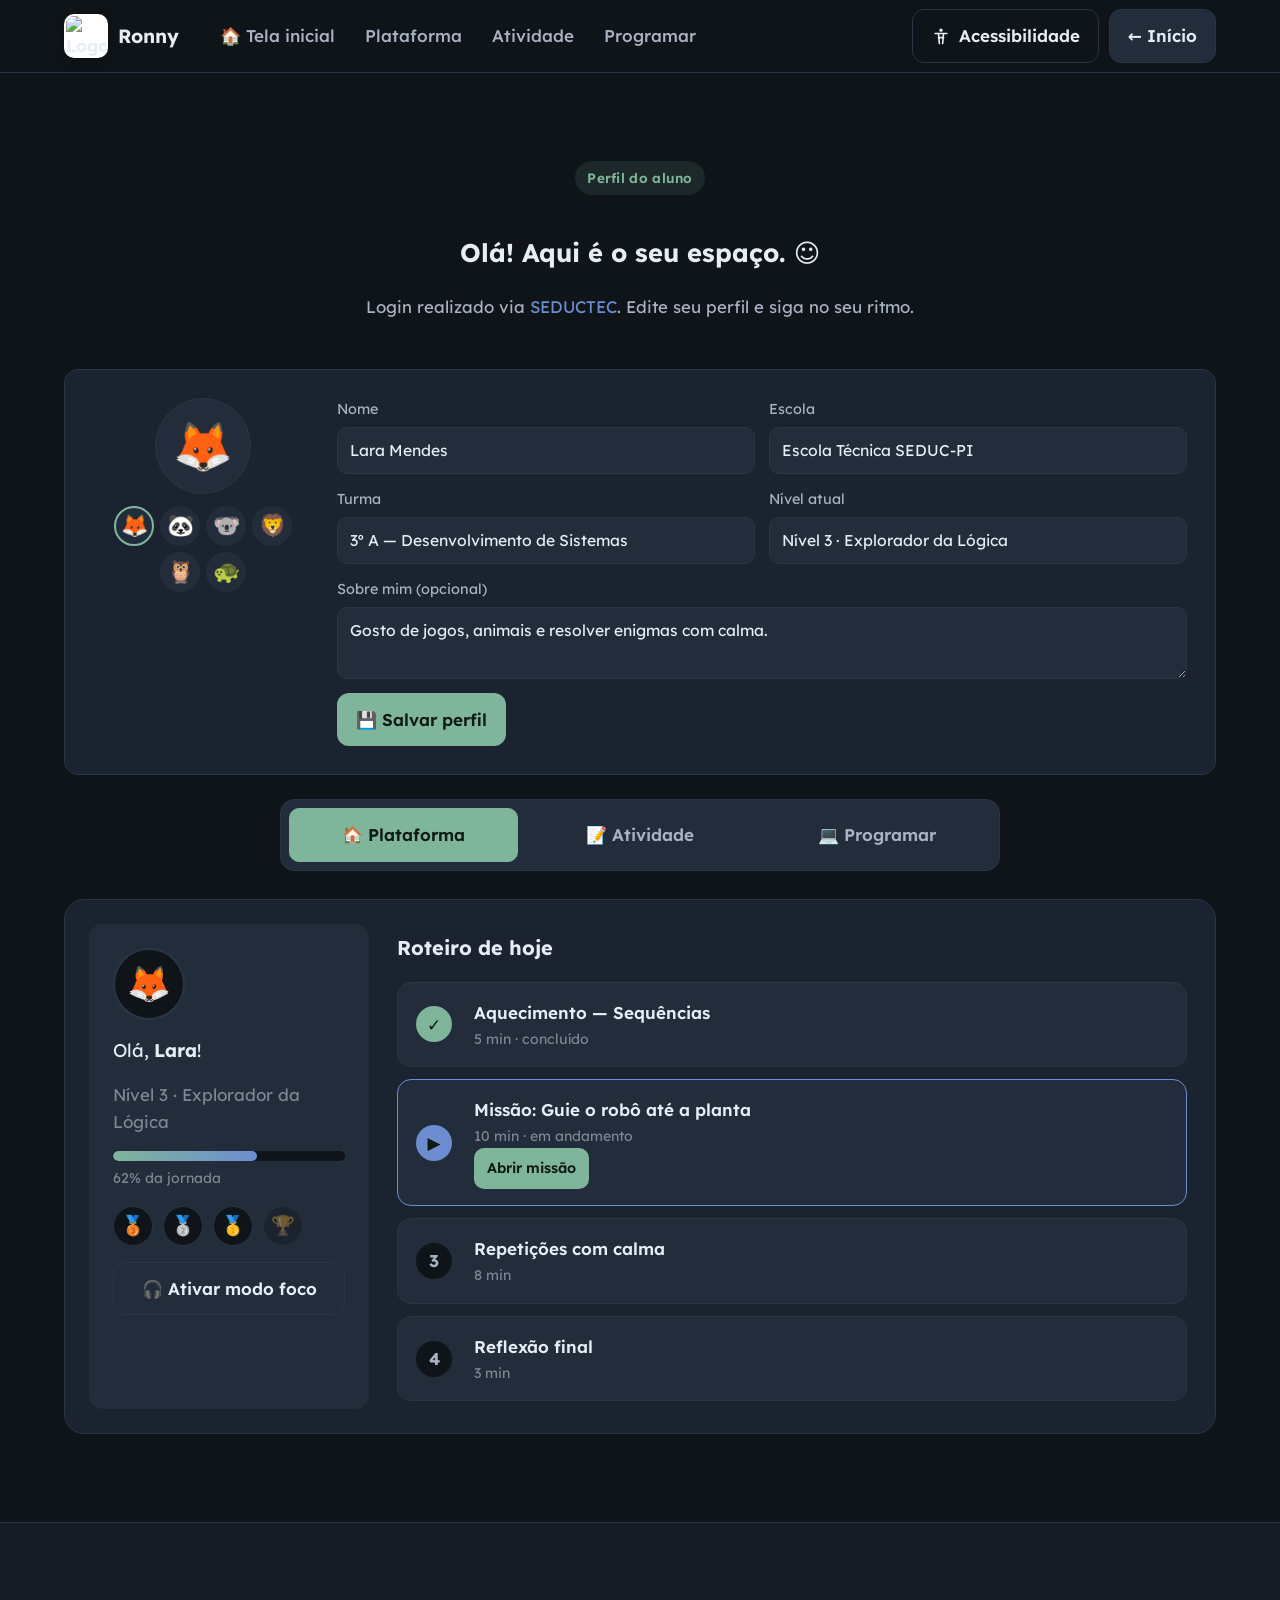
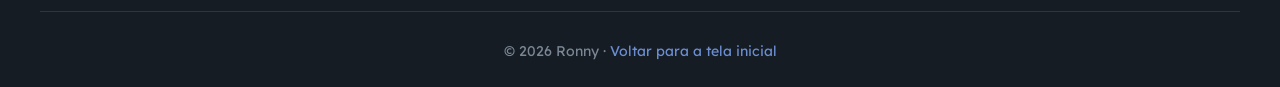
==== commit 73bac03f: "Correção de bugs Correção de bugs e melhorias na comodidade." ====
--- a/aluno.html
+++ b/aluno.html
@@ -5,7 +5,7 @@
   <meta name="viewport" content="width=device-width, initial-scale=1.0" />
   <meta name="description" content="Perfil do aluno no Ronny — plataforma, atividades e ambiente de programação em blocos." />
   <meta name="theme-color" content="#0f1419" />
-  <title>Ronny — Perfil do aluno</title>
+  <title>Perfil do aluno</title>
   <link rel="preconnect" href="https://fonts.googleapis.com" />
   <link rel="preconnect" href="https://fonts.gstatic.com" crossorigin />
   <link href="https://fonts.googleapis.com/css2?family=Atkinson+Hyperlegible:wght@400;700&family=Lexend:wght@400;500;600;700&display=swap" rel="stylesheet" />
@@ -100,7 +100,7 @@
 
         <div class="tabs" role="tablist" aria-label="Áreas do aluno" style="margin-top:24px">
           <button class="tab" role="tab" aria-selected="true" data-tab="aluno-plataforma">🏠 Plataforma</button>
-          <button class="tab" role="tab" aria-selected="false" data-tab="aluno-atividade">🧩 Atividade</button>
+          <button class="tab" role="tab" aria-selected="false" data-tab="aluno-atividade">📝 Atividade</button>
           <button class="tab" role="tab" aria-selected="false" data-tab="aluno-programar">💻 Programar</button>
         </div>
 
@@ -130,7 +130,7 @@
             <div class="dash-main">
               <h3 class="dash-title">Roteiro de hoje</h3>
               <ol class="roadmap" role="list">
-                <li class="step done"><span class="step-mark" aria-hidden="true">✓</span><div><p class="step-title">Aquecimento em Sequências</p><p class="muted small">5 min · concluído</p></div></li>
+                <li class="step done"><span class="step-mark" aria-hidden="true">✓</span><div><p class="step-title">Aquecimento — Sequências</p><p class="muted small">5 min · concluído</p></div></li>
                 <li class="step current"><span class="step-mark" aria-hidden="true">▶</span><div><p class="step-title">Missão: Guie o robô até a planta</p><p class="muted small">10 min · em andamento</p><button class="btn btn-primary btn-sm" data-goto-tab="aluno-programar">Abrir missão</button></div></li>
                 <li class="step"><span class="step-mark" aria-hidden="true">3</span><div><p class="step-title">Repetições com calma</p><p class="muted small">8 min</p></div></li>
                 <li class="step"><span class="step-mark" aria-hidden="true">4</span><div><p class="step-title">Reflexão final</p><p class="muted small">3 min</p></div></li>
@@ -154,6 +154,8 @@
           <header class="section-head">
             <span class="eyebrow">Editor Blockly</span>
             <h2 id="missionTitle">Arraste blocos. Monte ideias. Veja acontecer.</h2>
+            <p class="muted" id="missionDesc"></p>
+          </header>
           <div class="editor editor-blockly">
             <div class="blockly-wrap">
               <div id="blocklyDiv" aria-label="Área de programação em blocos"></div>
@@ -204,22 +206,6 @@
             <category name="Funções" colour="#8aa0b3" custom="PROCEDURE"></category>
           </xml>
 
-              <block type="ronny_dizer"><value name="MSG"><shadow type="text"><field name="TEXT">Oi!</field></shadow></value></block>
-            </category>
-            <category name="Lógica" colour="#d6a96a">
-              <block type="controls_if"></block><block type="logic_compare"></block><block type="logic_operation"></block><block type="logic_boolean"></block>
-              <block type="ronny_tem_obstaculo"></block><block type="ronny_chegou"></block>
-            </category>
-            <category name="Repetições" colour="#c98a8a">
-              <block type="controls_repeat_ext"><value name="TIMES"><shadow type="math_number"><field name="NUM">3</field></shadow></value></block>
-              <block type="controls_whileUntil"></block>
-              <block type="controls_for"><value name="FROM"><shadow type="math_number"><field name="NUM">1</field></shadow></value><value name="TO"><shadow type="math_number"><field name="NUM">5</field></shadow></value><value name="BY"><shadow type="math_number"><field name="NUM">1</field></shadow></value></block>
-            </category>
-            <category name="Matemática" colour="#6c8ed1"><block type="math_number"></block><block type="math_arithmetic"></block><block type="math_modulo"></block></category>
-            <category name="Texto" colour="#b58fcf"><block type="text"></block><block type="text_join"></block></category>
-            <category name="Variáveis" colour="#b58fcf" custom="VARIABLE"></category>
-            <category name="Funções" colour="#8aa0b3" custom="PROCEDURE"></category>
-          </xml>
         </div>
       </div>
     </section>
--- a/styles.css
+++ b/styles.css
@@ -594,9 +594,19 @@
 .mission-card h3 { margin: 0; font-size: 1.05rem; }
 .mission-card .btn { align-self: flex-start; margin-top: auto; }
 
-/* Modo foco esconde decoração extra */
-.focus-on .topbar, .focus-on .footer { opacity: .35; }
-.focus-on #editor { padding-top: 0; }
+/* Modo foco: mantém apenas a barra superior e o menu de abas do aluno */
+.focus-on #perfilAluno > .container > .section-head,
+.focus-on #perfilAluno > .container > .profile-edit,
+.focus-on .footer {
+  display: none;
+}
+.focus-on #perfilAluno {
+  padding-top: 24px;
+}
+.focus-on .tabs {
+  position: static;
+  margin-top: 0 !important;
+}
 
 /* Brand logo image */
 .brand { display: inline-flex; align-items: center; gap: .6rem; text-decoration: none; }
@@ -726,3 +736,28 @@
   min-height:140px; max-height:240px; overflow:auto; white-space:pre-wrap;
   border:1px solid #2a3545; margin-bottom:10px;
 }
+
+/* Light theme: keep segmented button text readable */
+body[data-theme="light"] .seg button { color: #111; }
+body[data-theme="light"] .seg button[aria-pressed="true"] { color: #0e1a14; }
+
+/* Editor mais largo na aba Programar */
+#aluno-programar .editor-blockly {
+  width: min(96vw, 1500px);
+  margin-left: 50%;
+  transform: translateX(-50%);
+  grid-template-columns: minmax(0, 1fr) 300px;
+}
+#aluno-programar .blockly-wrap { min-height: 640px; }
+#aluno-programar #blocklyDiv { height: 640px; }
+@media (max-width: 900px) {
+  #aluno-programar .editor-blockly {
+    width: 100%;
+    margin-left: 0;
+    transform: none;
+    grid-template-columns: 1fr;
+  }
+}
+
+/* Garantir que o atributo hidden funcione em botões com display:flex */
+button[hidden], .btn[hidden] { display: none !important; }
